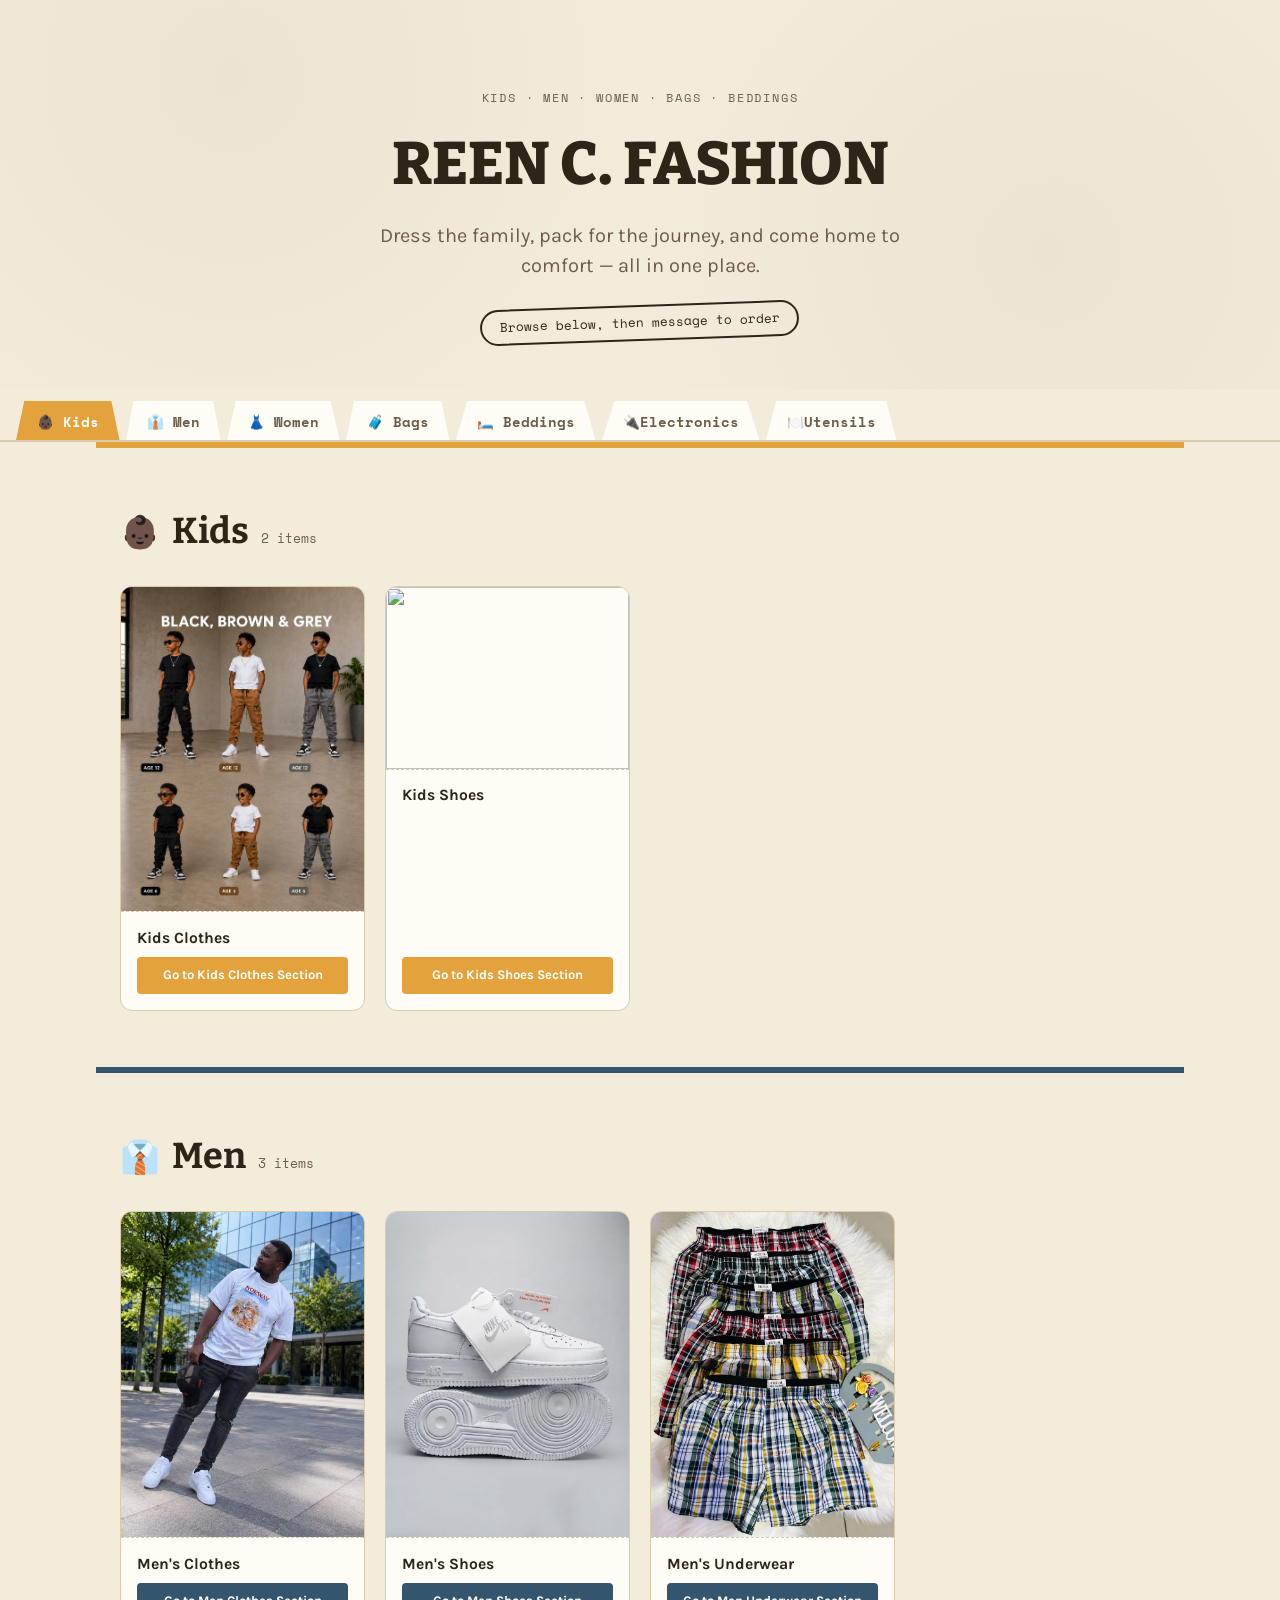
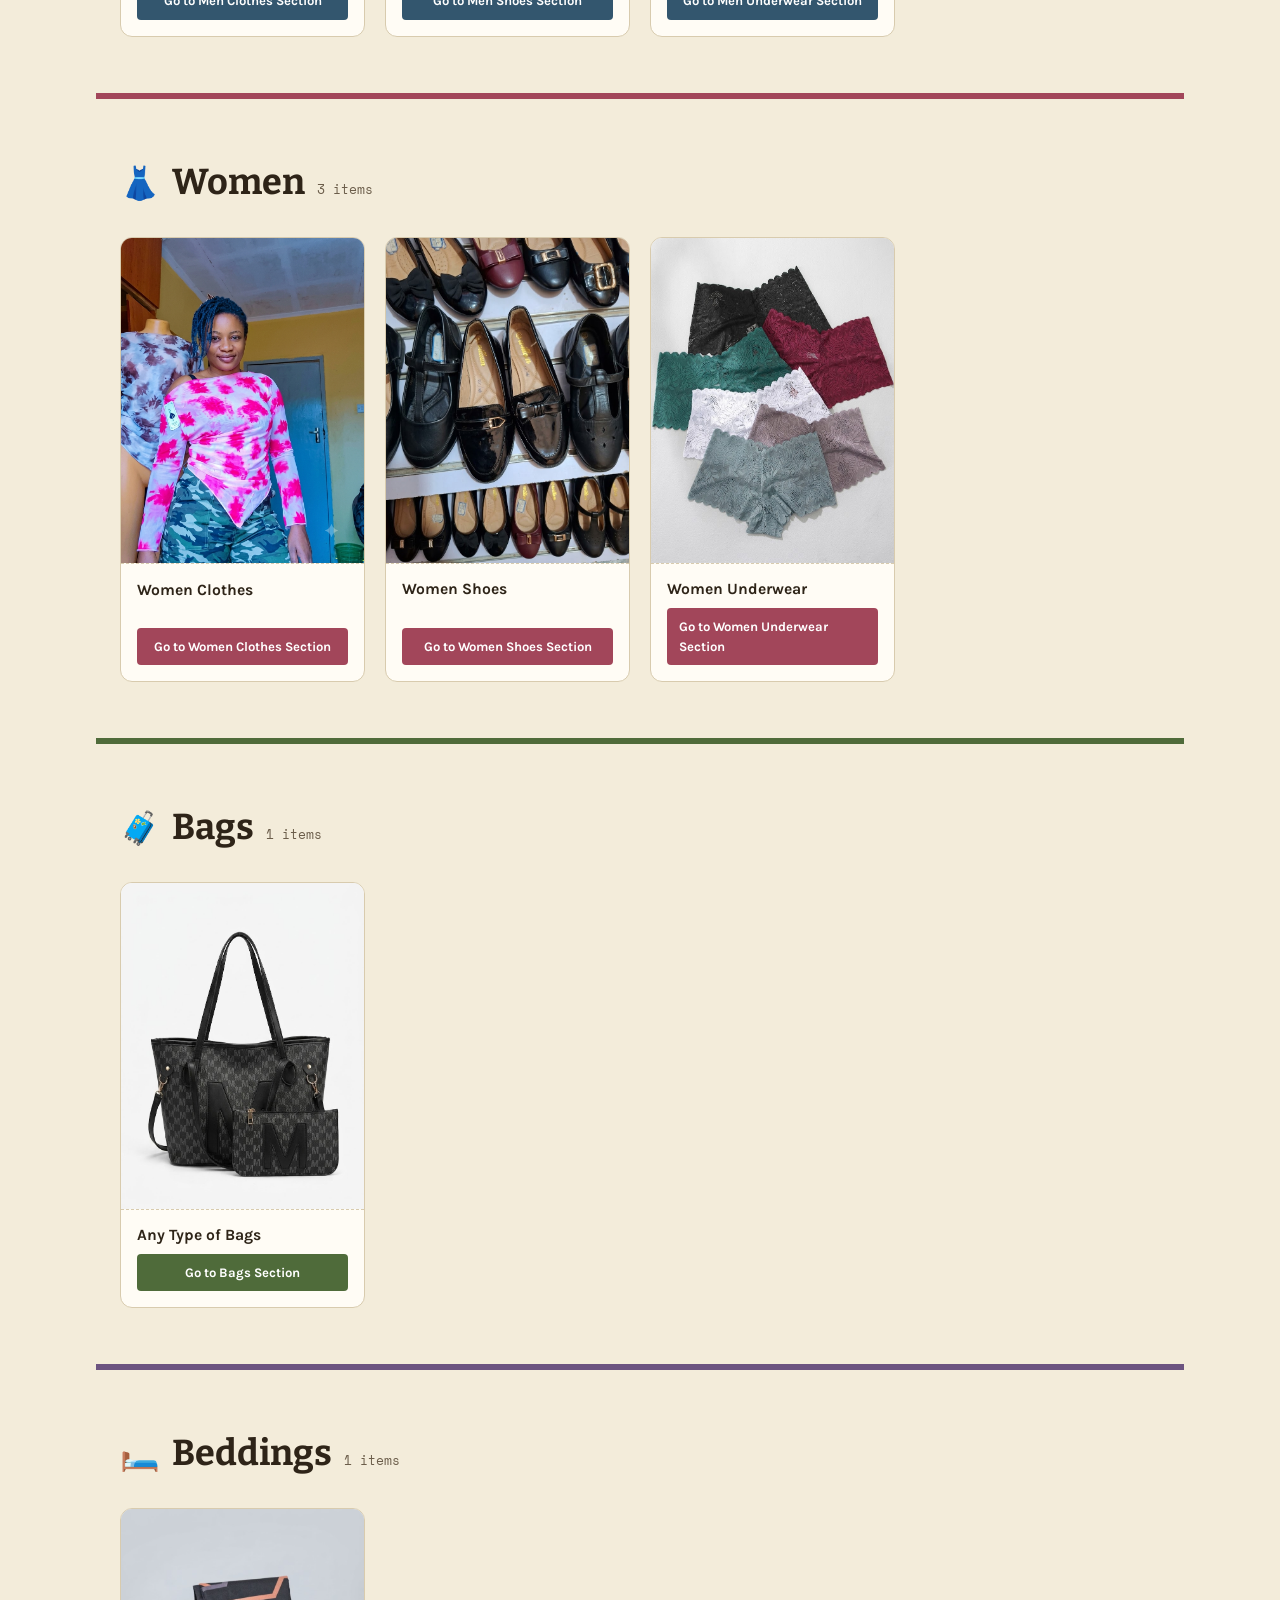
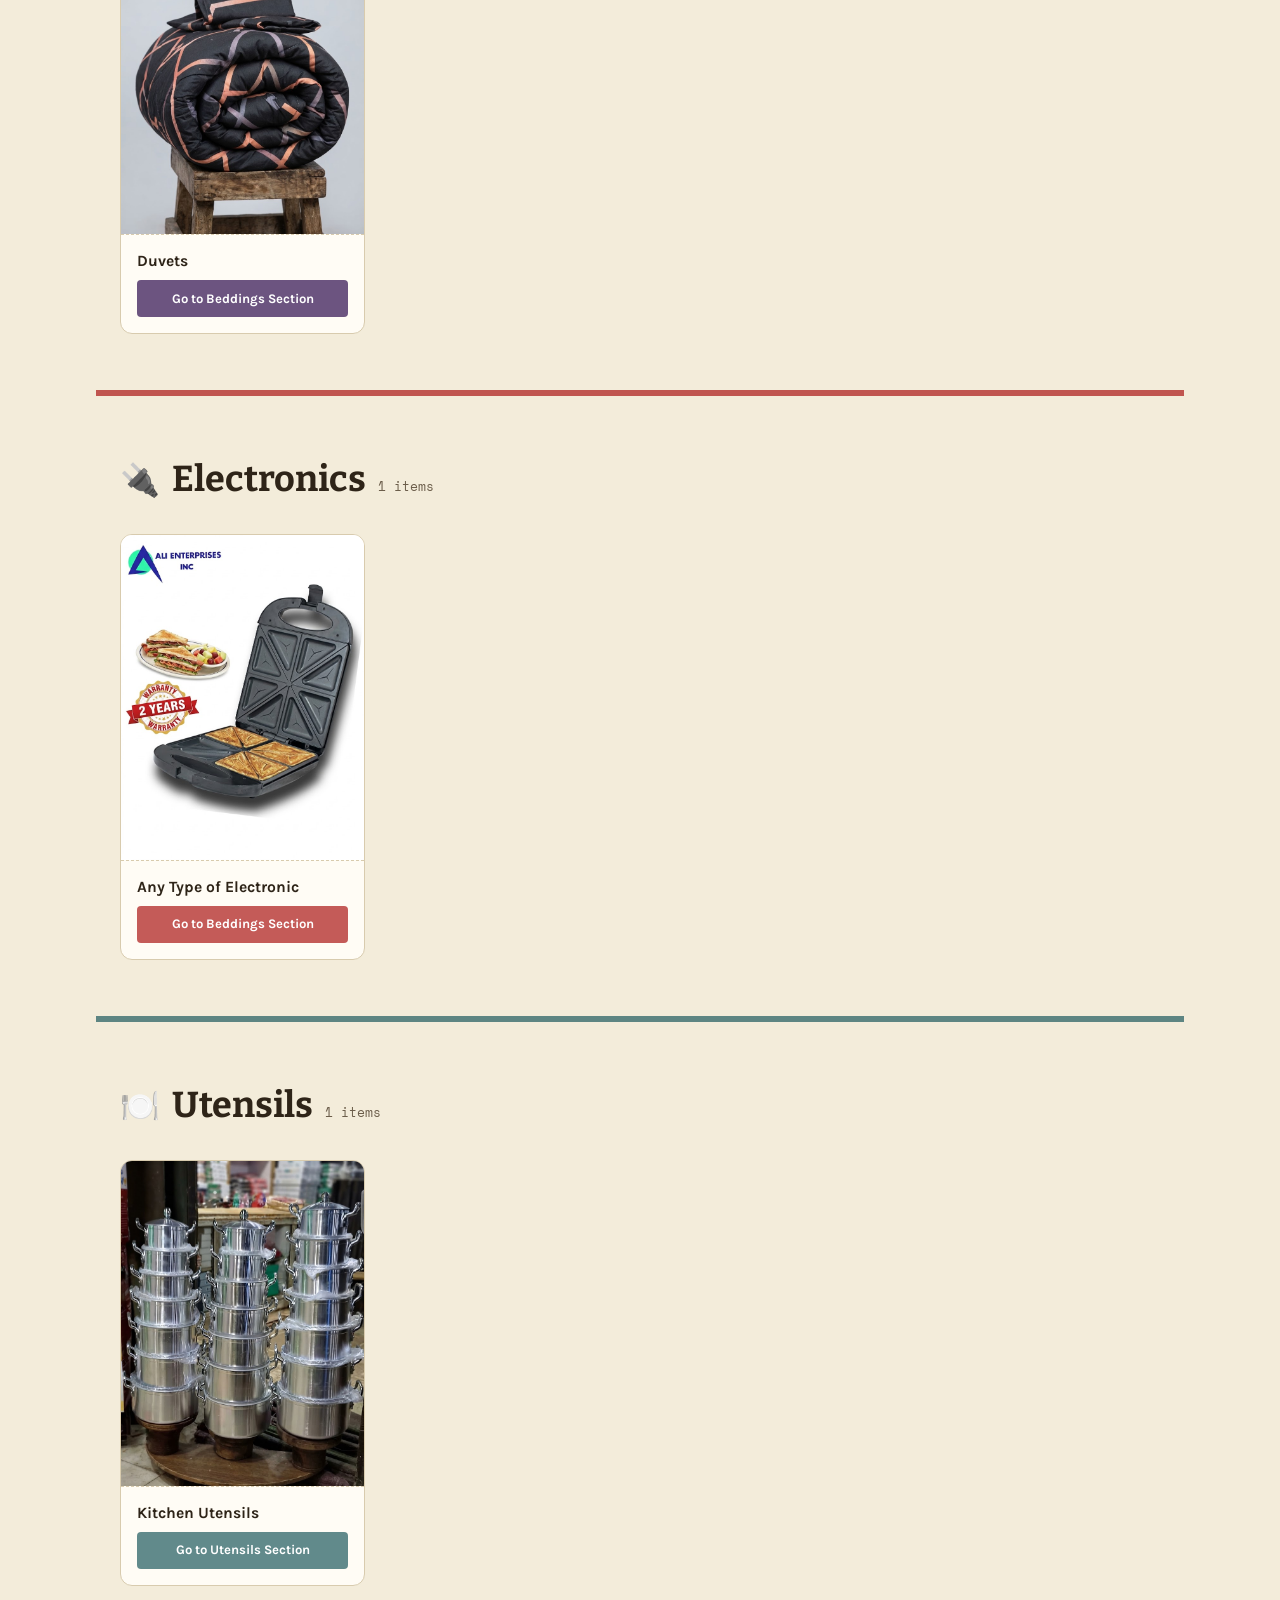
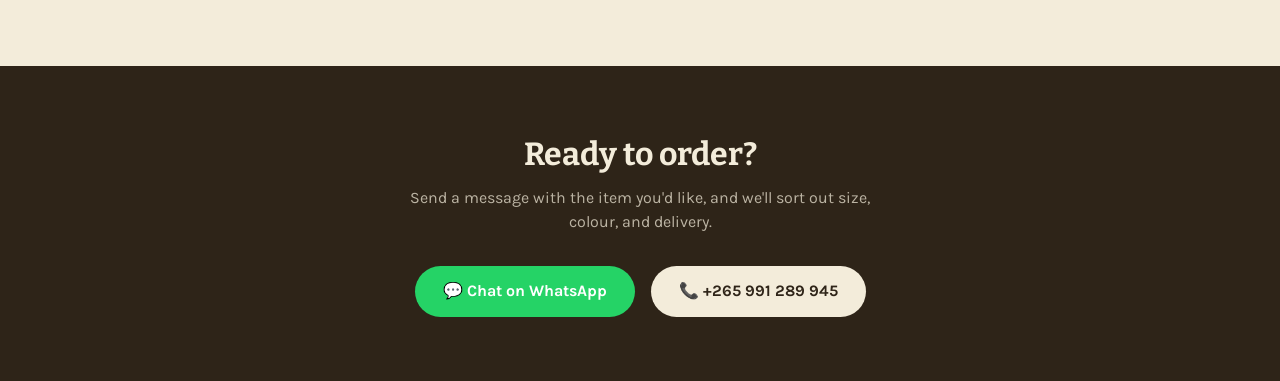
==== index.html @ 7b0347a1 "new" ====
<!DOCTYPE html>
<html lang="en">
<head>
<meta charset="UTF-8">
<meta name="viewport" content="width=device-width, initial-scale=1">
<meta name="theme-color" content="#F3ECDA">
<title>REEN C. FASHION — Clothing, Shoes, Bags & Beddings</title>
<meta name="description" content="Browse clothing and shoes for kids, men, and women, plus travel bags, suitcases, and Beddings. Message on WhatsApp or call to order.">
<link rel="preconnect" href="https://fonts.googleapis.com">
<link rel="preconnect" href="https://fonts.gstatic.com" crossorigin>
<link href="https://fonts.googleapis.com/css2?family=Bitter:wght@400;700;800&family=Karla:wght@400;500;700&family=Space+Mono:wght@400;700&display=swap" rel="stylesheet">
<link rel="stylesheet" href="reen.css">
</head>
<body>
  <div id="page-loader" class="page-loader" aria-hidden="true">
    <span class="page-loader__mark">REEN C. FASHION</span>
    <div class="page-loader__spinner"></div>
  </div>

<header class="cover">
  <p class="cover__eyebrow">Kids · Men · Women · Bags · Beddings</p>
  <h1 class="cover__title" id="shop-name">REEN C. FASHION</h1>
  <p class="cover__tagline">Dress the family, pack for the journey, and come home to comfort — all in one place.</p>
  <span class="cover__stamp">Browse below, then message to order</span>
</header>

<nav class="tabs" aria-label="Product categories">
  <a href="#kids" class="tab" data-tab="kids">👶🏿 Kids</a>
  <a href="#men" class="tab" data-tab="men">👔 Men</a>
  <a href="#women" class="tab" data-tab="women">👗 Women</a>
  <a href="#bags" class="tab" data-tab="bags">🧳 Bags</a>
  <a href="#Beddings" class="tab" data-tab="Beddings">🛏️ Beddings</a>
  <a href="#Electronics" class="tab" data-tab="Electronics">🔌Electronics</a>
  <a href="#Utensils" class="tab" data-tab="Utensils">🍽️Utensils</a>
</nav>

<main>

  <section class="page" data-cat="kids" id="kids">
    <div class="page__header">
      <span class="page__icon">👶🏿</span>
      <h2 class="page__title">Kids</h2>
      <span class="page__count">2 items</span>
    </div>
    <div class="grid">
      <article class="card">
        <div class="card__photo has-image"><img src="pictures/KIDS/ddbb73f0-786d-49b2-882e-7b46670cce2f.png"></div>
        <div class="card__body">
          <h3 class="card__name">Kids Clothes</h3>
          <a class="card__cta" href="kids stuff/kids clothes.html" target="_blank" rel="noopener">Go to Kids Clothes Section</a>
        </div>
      </article>
      <article class="card">
        <div class="card__photo has-image"><img src="pictures/MEN/AIR FORCE.jpg"></div>
        <div class="card__body">
          <h3 class="card__name">Kids Shoes</h3>
          <a class="card__cta" href="kids stuff/kids shoes.html" target="_blank" rel="noopener">Go to Kids Shoes Section</a>
        </div>
      </article>
      
    </div>
  </section>

  <section class="page" data-cat="men" id="men">
    <div class="page__header">
      <span class="page__icon">👔</span>
      <h2 class="page__title">Men</h2>
      <span class="page__count">3 items</span>
    </div>
    <div class="grid">
      <article class="card">
        <div class="card__photo has-image"><img src="pictures/MEN/eabd1fbf-9d90-4c84-a702-a7c2a32ea387.jpg"></div>
        <div class="card__body">
          <h3 class="card__name">Men's Clothes</h3>
          <a class="card__cta" href="men stuff/men clothes.html" target="_blank" rel="noopener">Go to Men Clothes Section</a>
        </div>
      </article>

      <article class="card">
        <div class="card__photo has-image"><img src="pictures/MEN/5ee3fd8a-8379-4732-be1a-98a0a91c56e9.jpg"></div>
        <div class="card__body">
          <h3 class="card__name">Men's Shoes</h3>
          <a class="card__cta" href="men stuff/men shoes.html" target="_blank" rel="noopener">Go to Men Shoes Section</a>
        </div>
      </article>

      <article class="card">
        <div class="card__photo has-image"><img src="pictures/MEN/78031b18-8278-4cce-a2a1-405d43807efb.jpg"></div>
        <div class="card__body">
          <h3 class="card__name">Men's Underwear</h3>
          <a class="card__cta" href="men stuff/men underwear.html" target="_blank" rel="noopener">Go to Men Underwear Section</a>
        </div>
      </article>
    </div>
  </section>

  <section class="page" data-cat="women" id="women">
    <div class="page__header">
      <span class="page__icon">👗</span>
      <h2 class="page__title">Women</h2>
      <span class="page__count">3 items</span>
    </div>
    <div class="grid">
      <article class="card">
        <div class="card__photo has-image"><img src="pictures/WOMEN/BLOUSES.png"></div>
        <div class="card__body">
          <h3 class="card__name">Women Clothes</h3>
          <a class="card__cta" href="women stuff/women clothes.html" target="_blank" rel="noopener">Go to Women Clothes Section</a>
        </div>
      </article>

       <article class="card">
        <div class="card__photo has-image"><img src="pictures/WOMEN/2ad69f53-0f3e-45c5-a591-8ef38097ac2f.jpg"></div>
        <div class="card__body">
          <h3 class="card__name">Women Shoes</h3>
          <a class="card__cta" href="women stuff/women shoes.html" target="_blank" rel="noopener">Go to Women Shoes Section</a>
        </div>
      </article>

       <article class="card">
        <div class="card__photo has-image"><img src="pictures/WOMEN/b3edcbc2-f89d-4d13-8644-a660f74d802f.jpg"></div>
        <div class="card__body">
          <h3 class="card__name">Women Underwear</h3>
          <a class="card__cta" href="women stuff/women underwear.html" target="_blank" rel="noopener">Go to Women Underwear Section</a>
        </div>
      </article>

      </div>
  </section>

  <section class="page" data-cat="bags" id="bags">
    <div class="page__header">
      <span class="page__icon">🧳</span>
      <h2 class="page__title">Bags</h2>
      <span class="page__count">1 items</span>
    </div>
    <div class="grid">
      <article class="card">
        <div class="card__photo has-image"><img src="pictures/BAGS/d7ed095d-0a18-4ecf-8182-644cb066f02a.jpg"></div>
        <div class="card__body">
          <h3 class="card__name">Any Type of Bags</h3>
          <a class="card__cta" href="bags stuff/bags.html" target="_blank" rel="noopener">Go to Bags Section</a>
        </div>
      </article>
      </div>
  </section>

  <section class="page" data-cat="Beddings" id="Beddings">
    <div class="page__header">
      <span class="page__icon">🛏️</span>
      <h2 class="page__title">Beddings</h2>
      <span class="page__count">1 items</span>
    </div>
    <div class="grid">
      <article class="card">
        <div class="card__photo has-image"><img src="pictures/DUVETS/89eda2ef-802b-4665-9b9c-8db8fad9c725.jpg"></div>
        <div class="card__body">
          <h3 class="card__name">Duvets</h3>
          <a class="card__cta" href="beddings stuff/beddigns.html" target="_blank" rel="noopener">Go to Beddings Section</a>
        </div>
      </article>
      </div>
  </section>

  <section class="page" data-cat="Electronics" id="Electronics">
    <div class="page__header">
      <span class="page__icon">🔌</span>
      <h2 class="page__title">Electronics</h2>
      <span class="page__count">1 items</span>
    </div>
    <div class="grid">
      
      <article class="card">
        <div class="card__photo has-image"><img src="pictures/ELECTRONICS/a2bcb0df-52f3-46fc-a645-aa54af2527d7.jpg"></div>
        <div class="card__body">
          <h3 class="card__name">Any Type of Electronic</h3>
          <a class="card__cta" href="electronics stuff/electronics.html" target="_blank" rel="noopener">Go to Beddings Section</a>
        </div>
      </article>
    </div>
  </section>

  <section class="page" data-cat="Utensils" id="Utensils">
    <div class="page__header">
      <span class="page__icon">🍽️</span>
      <h2 class="page__title">Utensils</h2>
      <span class="page__count">1 items</span>
    </div>
    <div class="grid">
      
      <article class="card">
        <div class="card__photo has-image"><img src="pictures/UTENSILS/0759ad46-ab2e-47dc-a33c-fef578078c36.jpg"></div>
        <div class="card__body">
          <h3 class="card__name">Kitchen Utensils</h3>
          <a class="card__cta" href="utensils stuff/utensils.html" target="_blank" rel="noopener">Go to Utensils Section</a>
        </div>
      </article>
    </div>
  </section>

</main>

<footer class="contact" id="contact">
  <h2 class="contact__title">Ready to order?</h2>
  <p class="contact__sub">Send a message with the item you'd like, and we'll sort out size, colour, and delivery.</p>
  <div class="contact__actions">
    <a class="contact__btn contact__btn--whatsapp" id="whatsapp-btn" href="#" target="_blank" rel="noopener">💬 Chat on WhatsApp</a>
    <a class="contact__btn contact__btn--phone" id="phone-btn" href="#">📞 Call to order</a>
  </div>
</footer>
<script src="reen.js">

</script>
</body>
</html>
---- reen.css ----
:root {
    --paper: #F3ECDA;
    --paper-card: #FFFCF5;
    --ink: #2E2418;
    --ink-soft: #6B5D4A;
    --line: #D8CBAE;
    --kids: #E3A23C;
    --men: #33566E;
    --women: #A2465A;
    --bags: #4F6B3A;
    --Beddings: #6C5480;
    --Electronics: #a60a0aa9;
    --Utensils: #1a565baf;
    --whatsapp: #25D366;
    --radius-sm: 4px;
    --radius-md: 12px;
    --font-display: 'Bitter', Georgia, serif;
    --font-body: 'Karla', -apple-system, BlinkMacSystemFont, sans-serif;
    --font-mono: 'Space Mono', 'Courier New', monospace;
  }

  *, *::before, *::after { box-sizing: border-box; }
  html { scroll-behavior: smooth; scroll-padding-top: 4rem; }
  body {
    margin: 0;
    background: var(--paper);
    color: var(--ink);
    font-family: var(--font-body);
    line-height: 1.5;
    -webkit-font-smoothing: antialiased;
  }
  img, svg { display: block; max-width: 100%; }
  a { color: inherit; }
  h1, h2, h3 { font-family: var(--font-display); margin: 0; }
  @media (prefers-reduced-motion: reduce) {
    html { scroll-behavior: auto; }
    *, *::before, *::after { animation-duration: 0.01ms !important; transition-duration: 0.01ms !important; }
  }
  :focus-visible { outline: 3px solid var(--ink); outline-offset: 2px; }

  /* ---- Page loading screen ---- */
  .page-loader {
    position: fixed;
    inset: 0;
    z-index: 999;
    display: flex;
    flex-direction: column;
    align-items: center;
    justify-content: center;
    gap: 1rem;
    background: var(--paper);
    transition: opacity 0.35s ease, visibility 0.35s ease;
  }
  .page-loader__mark {
    font-family: var(--font-display);
    font-weight: 800;
    font-size: 1.15rem;
    letter-spacing: 0.03em;
    color: var(--ink);
  }
  .page-loader__spinner {
    width: 2.25rem;
    height: 2.25rem;
    border: 3px solid var(--line);
    border-top-color: var(--ink);
    border-radius: 50%;
    animation: page-loader-spin 0.8s linear infinite;
  }
  @keyframes page-loader-spin { to { transform: rotate(360deg); } }
  .page-loader--hidden {
    opacity: 0;
    visibility: hidden;
    pointer-events: none;
  }

  /* ---- Cover ---- */
  .cover {
    padding: clamp(2.5rem, 6vw, 5rem) 1.5rem 3rem;
    text-align: center;
    background-image:
      radial-gradient(circle at 18% 20%, rgba(46,36,24,0.04) 0, transparent 40%),
      radial-gradient(circle at 82% 65%, rgba(46,36,24,0.04) 0, transparent 40%);
  }
  .cover__eyebrow {
    font-family: var(--font-mono);
    text-transform: uppercase;
    letter-spacing: 0.15em;
    font-size: 0.75rem;
    color: var(--ink-soft);
  }
  .cover__title {
    font-size: clamp(2.2rem, 6vw, 3.75rem);
    font-weight: 800;
    margin: 0.5rem 0 0.75rem;
  }
  #section-name{
    font-size: clamp(2.2rem, 6vw, 3.75rem);
    font-weight: 800;
    margin: 1rem 0 0.75rem;
    padding: 0.4rem 1.1rem;
    border: 2px solid var(--ink);
    border-radius: 999px;
    transform: rotate(-1deg);
  }
  .cover__tagline {
    font-size: clamp(1rem, 2.5vw, 1.25rem);
    color: var(--ink-soft);
    max-width: 34rem;
    margin: 0 auto;
  }
  .cover__stamp {
    display: inline-block;
    margin-top: 1.5rem;
    padding: 0.4rem 1.1rem;
    border: 2px solid var(--ink);
    border-radius: 999px;
    font-family: var(--font-mono);
    font-size: 0.8rem;
    transform: rotate(-2deg);
  }

  /* ---- Tab nav ---- */
  .tabs {
    position: sticky;
    top: 0;
    z-index: 10;
    display: flex;
    gap: 0.4rem;
    padding: 0.75rem 1rem 0;
    background: var(--paper);
    border-bottom: 2px solid var(--line);
    overflow-x: auto;
    scrollbar-width: none;
  }
  .tabs::-webkit-scrollbar { display: none; }
  .tab {
    flex: 0 0 auto;
    font-family: var(--font-mono);
    font-size: 0.85rem;
    font-weight: 700;
    text-decoration: none;
    padding: 0.65rem 1.3rem 0.55rem;
    clip-path: polygon(8% 0, 92% 0, 100% 100%, 0% 100%);
    background: var(--paper-card);
    color: var(--ink-soft);
    border: none;
    transition: transform 0.15s ease, color 0.15s ease, background 0.15s ease;
  }
  .tab:hover { transform: translateY(-2px); }
  .tab[data-tab="kids"].is-active { background: var(--kids); color: #fff; }
  .tab[data-tab="men"].is-active { background: var(--men); color: #fff; }
  .tab[data-tab="women"].is-active { background: var(--women); color: #fff; }
  .tab[data-tab="bags"].is-active { background: var(--bags); color: #fff; }
  .tab[data-tab="Beddings"].is-active { background: var(--Beddings); color: #fff; }
  .tab[data-tab="Electronics"].is-active {background: var(--Electronics); color: #fff;}
  .tab[data-tab="Utensils"].is-active { background: var(--Utensils); color: #fff; }
  /* ---- Category pages ---- */
  .page {
    max-width: 68rem;
    margin: 0 auto;
    padding: clamp(2rem, 5vw, 3.5rem) 1.5rem;
    border-top: 6px solid var(--cat-color, var(--line));
    scroll-margin-top: 4.5rem;
  }
  .page[data-cat="kids"] { --cat-color: var(--kids); }
  .page[data-cat="men"] { --cat-color: var(--men); }
  .page[data-cat="women"] { --cat-color: var(--women); }
  .page[data-cat="bags"] { --cat-color: var(--bags); }
  .page[data-cat="Beddings"] { --cat-color: var(--Beddings); }
  .page[data-cat="Electronics"] { --cat-color: var(--Electronics); }
  .page[data-cat="Utensils"] { --cat-color: var(--Utensils); }
  .page.will-reveal { opacity: 0; transform: translateY(16px); transition: opacity 0.6s ease, transform 0.6s ease; }
  .page.will-reveal.is-visible { opacity: 1; transform: translateY(0); }

  .page__header {
    display: flex;
    align-items: baseline;
    gap: 0.75rem;
    margin-bottom: 1.75rem;
  }
  .page__icon { font-size: 2rem; }
  .page__title { font-size: clamp(1.5rem, 4vw, 2.25rem); }
  .page__count { font-family: var(--font-mono); font-size: 0.8rem; color: var(--ink-soft); }

  /* ---- Product grid & cards ---- */
  .grid {
    display: grid;
    grid-template-columns: repeat(auto-fill, minmax(200px, 1fr));
    gap: 1.25rem;
  }
  .card {
    background: var(--paper-card);
    border: 1px solid var(--line);
    border-radius: var(--radius-md);
    overflow: hidden;
    display: flex;
    flex-direction: column;
    transition: transform 0.2s ease, box-shadow 0.2s ease;
  }
  .card:hover { transform: translateY(-3px); box-shadow: 0 8px 20px rgba(46,36,24,0.12); }
  .card__photo {
    aspect-ratio: 4 / 3;
    background: repeating-linear-gradient(45deg, rgba(46,36,24,0.045) 0 10px, transparent 10px 20px);
    border-bottom: 1px dashed var(--line);
    display: flex;
    flex-direction: column;
    align-items: center;
    justify-content: center;
    gap: 0.3rem;
    position: relative;
    color: var(--ink-soft);
  }
  .card__photo::before {
    content: "";
    position: absolute;
    top: 0.5rem;
    left: 50%;
    transform: translateX(-50%) rotate(-3deg);
    width: 2.4rem;
    height: 0.85rem;
    background: rgba(255,255,255,0.6);
    border: 1px solid rgba(46,36,24,0.15);
  }
  .card__photo-icon { font-size: 1.9rem; }
  .card__photo-label { font-family: var(--font-mono); font-size: 0.62rem; text-transform: uppercase; letter-spacing: 0.07em; }
  .card__photo.has-image { background: none; }
  .card__photo.has-image::before { display: none; }
  .card__photo.has-image img { width: 100%; height: 100%; object-fit: cover; display: block; }
  .card__body { padding: 0.9rem 1rem 1rem; display: flex; flex-direction: column; gap: 0.4rem; flex: 1; }
  .card__name { font-family: var(--font-body); font-weight: 700; font-size: 0.98rem; }
  .card__price { font-family: var(--font-mono); font-size: 1.05rem; margin: 0; display: inline-block;}
  .card__cta {
    margin-top: auto;
    display: inline-flex;
    align-items: center;
    justify-content: center;
    gap: 0.4rem;
    padding: 0.55rem 0.75rem;
    border-radius: var(--radius-sm);
    background: var(--cat-color);
    color: #fff;
    text-decoration: none;
    font-size: 0.82rem;
    font-weight: 700;
    transition: filter 0.15s ease;
  }
  .card__cta:hover { filter: brightness(1.1); }
  .item_checkbox {display: inline-block;}
  .item_checkbox:hover {cursor: pointer;}
  .item_checkbox:checked {accent-color: #ef04dc;}
  .checkbox_price {
    margin-top: auto;
    display: inline-flex;
    align-items: center;
    justify-content: center;
    gap: 0.4rem;
    padding: 0.55rem 0.75rem;
    border-radius: var(--radius-sm);
    background: var(--cat-color);
    color: #fff;
    text-decoration: none;
    font-size: 0.82rem;
    font-weight: 700;
    transition: filter 0.15s ease;
  }

  .order-summary {
    font-family: var(--font-mono);
    font-size: 1rem;
    color: var(--paper);
    margin: 0 auto 1.25rem;
  }
  .order-summary #total-price { font-weight: 700; }

  .selected-items {
    display: flex;
    flex-wrap: wrap;
    justify-content: center;
    gap: 0.5rem;
    margin: 0 auto 1rem;
    max-width: 30rem;
  }
  .selected-items__thumb {
    width: 3.25rem;
    height: 3.25rem;
    object-fit: cover;
    border-radius: var(--radius-sm);
    border: 2px solid var(--paper);
  }

  /* Faint / inert state before any item is checked */
  .contact__btn.is-disabled {
    opacity: 0.45;
    pointer-events: none;
    cursor: not-allowed;
  }

  /* ---- Contact / back cover ---- */
  .contact {
    background: var(--ink);
    color: var(--paper);
    padding: clamp(2.5rem, 6vw, 4rem) 1.5rem;
    text-align: center;
    margin-top: 1.5rem;
  }
  .contact__title { font-size: clamp(1.5rem, 4vw, 2rem); margin-bottom: 0.5rem; }
  .contact__sub { color: rgba(243,236,218,0.72); max-width: 30rem; margin: 0 auto 2rem; }
  .contact__actions { display: flex; flex-wrap: wrap; justify-content: center; gap: 1rem; }
  .contact__btn {
    display: inline-flex;
    align-items: center;
    gap: 0.5rem;
    padding: 0.85rem 1.75rem;
    border-radius: 999px;
    text-decoration: none;
    transition: opacity 0.2s ease;
    font-weight: 700;
    font-size: 1rem;
  }
  .contact__btn--whatsapp { background: var(--whatsapp); color: #fff; }
  .contact__btn--phone { background: var(--paper); color: var(--ink); }
  .contact__note { margin-top: 2rem; font-family: var(--font-mono); font-size: 0.72rem; color: rgba(243,236,218,0.5); }

  @media (max-width: 640px) {
    .page { border-top-width: 4px; }
    .grid { grid-template-columns: repeat(auto-fill, minmax(145px, 1fr)); gap: 0.85rem; }
    .card__photo-icon { font-size: 1.5rem; }
  }
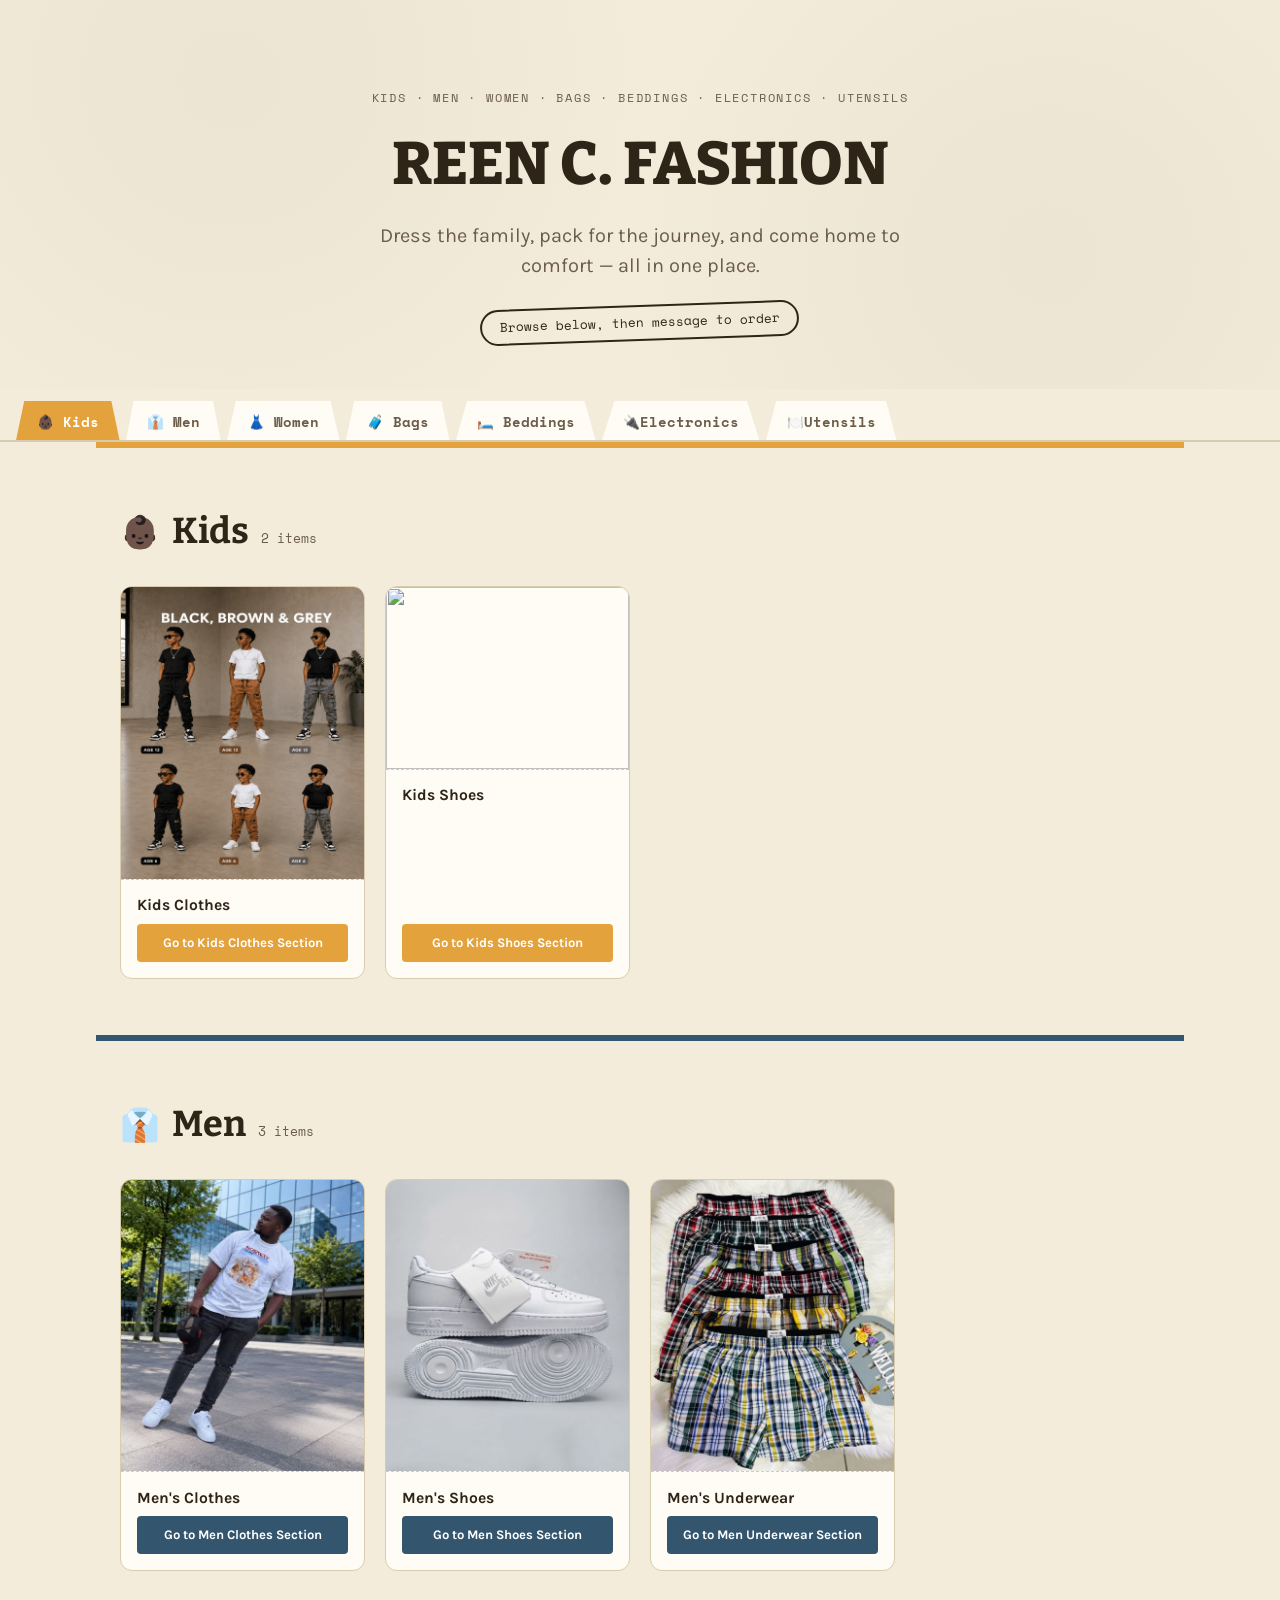
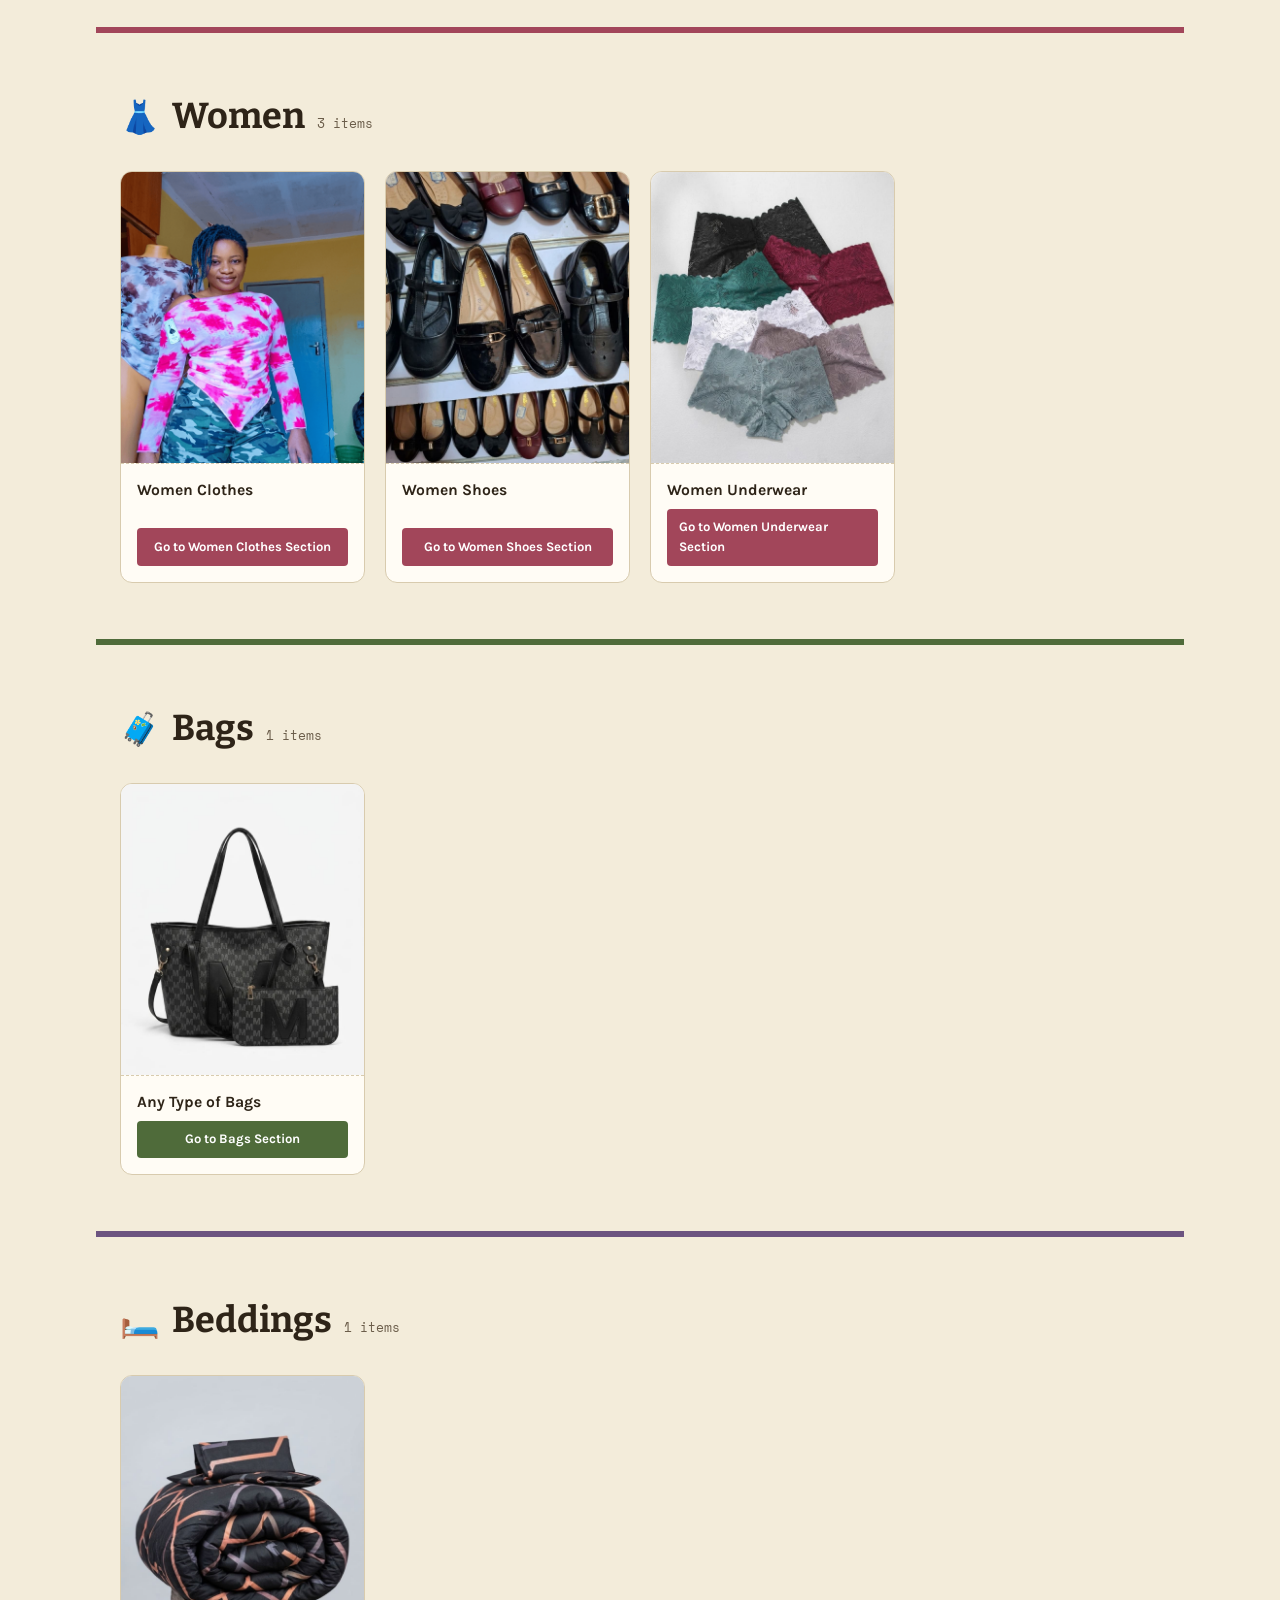
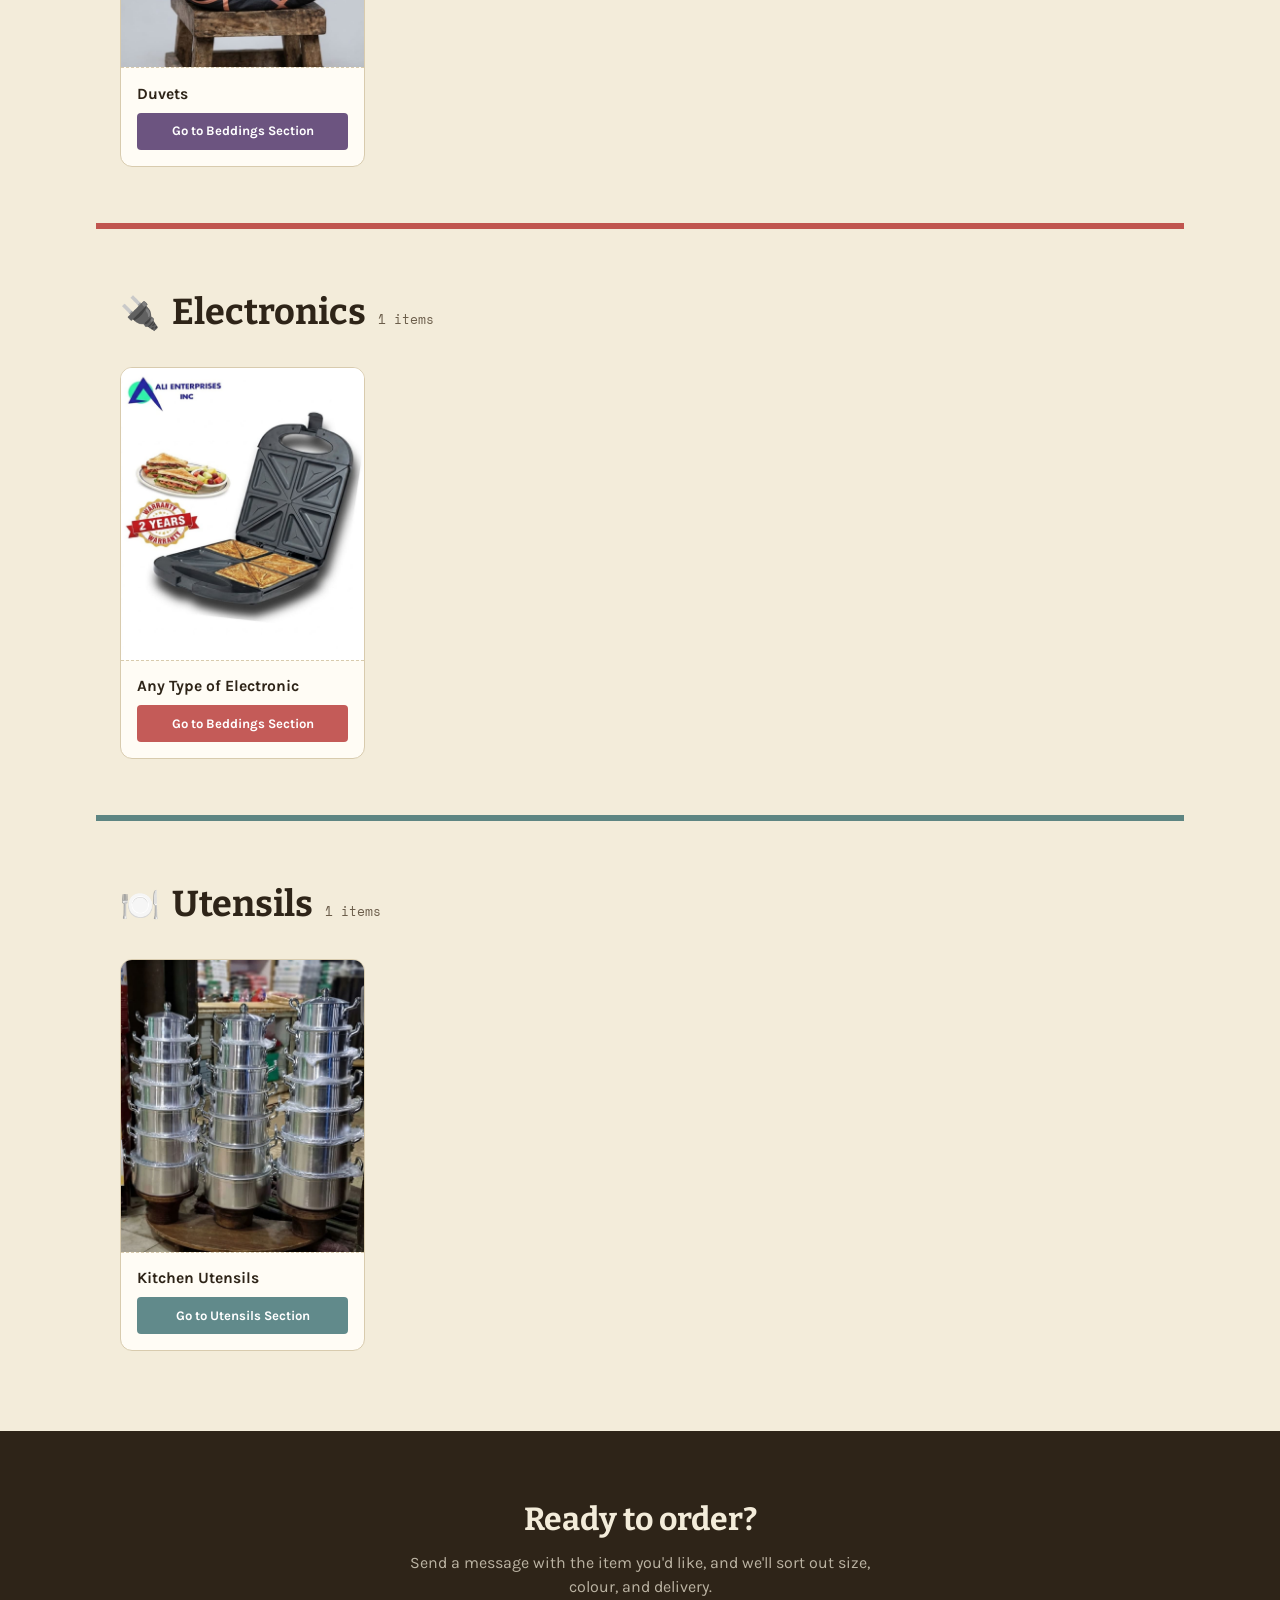
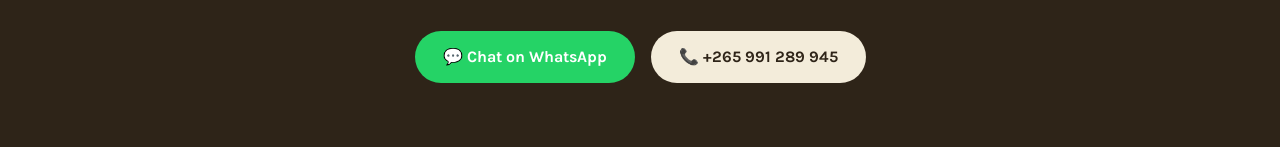
==== commit d57315e6: "edit" ====
--- a/index.html
+++ b/index.html
@@ -18,7 +18,7 @@
   </div>
 
 <header class="cover">
-  <p class="cover__eyebrow">Kids · Men · Women · Bags · Beddings</p>
+  <p class="cover__eyebrow">Kids · Men · Women · Bags · Beddings · Electronics · Utensils</p>
   <h1 class="cover__title" id="shop-name">REEN C. FASHION</h1>
   <p class="cover__tagline">Dress the family, pack for the journey, and come home to comfort — all in one place.</p>
   <span class="cover__stamp">Browse below, then message to order</span>
